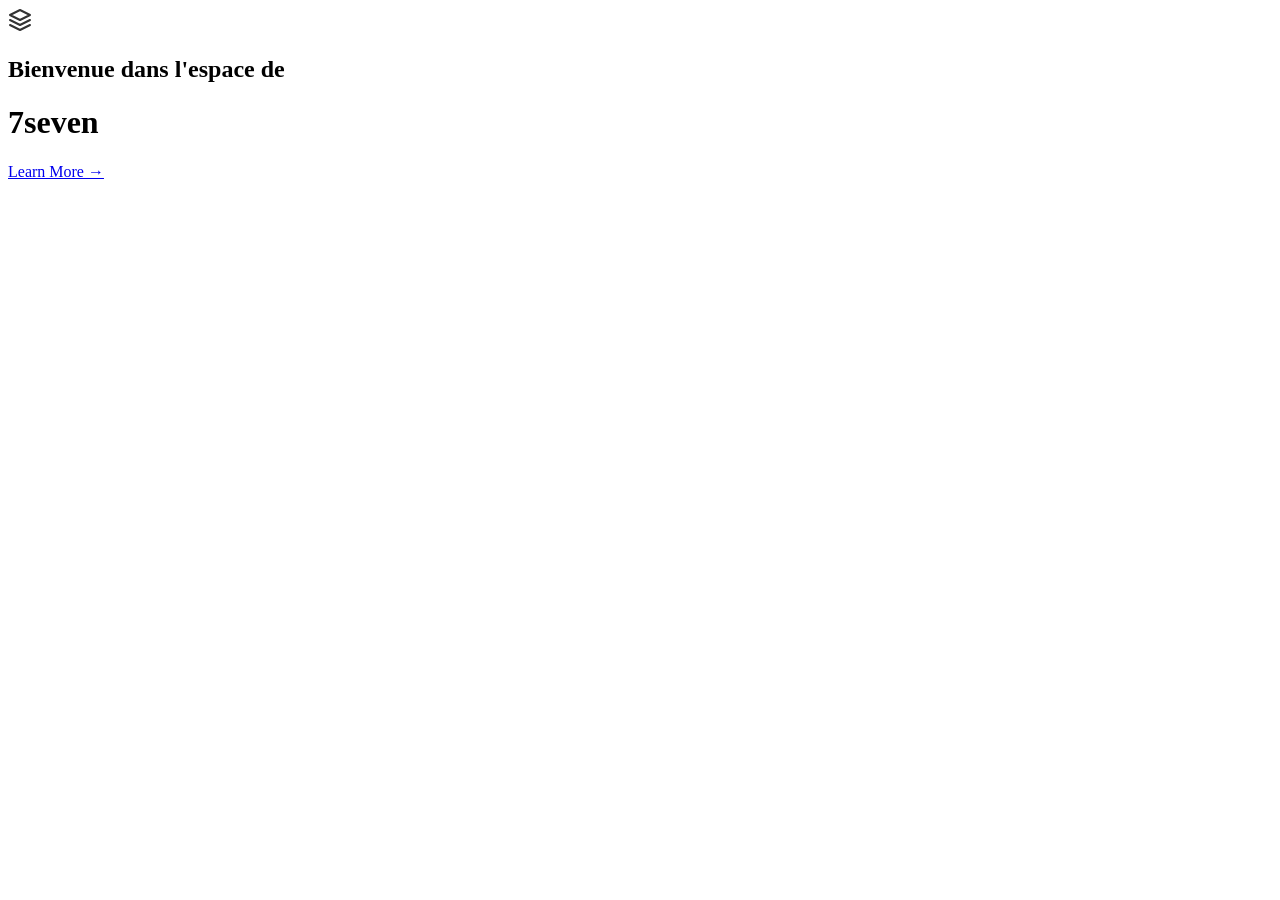
==== index.html @ 9d1f1dfc "Create index.html" ====
<!DOCTYPE html>
<html lang="fr">
<head>
    <meta charset="UTF-8">
    <meta name="viewport" content="width=device-width, initial-scale=1.0">
    <title>7seven - Accueil</title>
    <link rel="stylesheet" href="style.css">
    <!-- Police d'écriture clean depuis Google Fonts -->
    <link href="https://fonts.googleapis.com/css2?family=Inter:wght@400;500;600&display=swap" rel="stylesheet">
</head>
<body>
    <!-- Les taches de couleur en fond pour faire ressortir l'effet verre -->
    <div class="blob blob-1"></div>
    <div class="blob blob-2"></div>

    <!-- Le contenu principal -->
    <main class="container">
        
        <!-- Petite icône en haut -->
        <div class="icon-glass">
            <svg width="24" height="24" viewBox="0 0 24 24" fill="none" stroke="#333" stroke-width="2" stroke-linecap="round" stroke-linejoin="round">
                <path d="M12 2L2 7l10 5 10-5-10-5zM2 17l10 5 10-5M2 12l10 5 10-5"/>
            </svg>
        </div>

        <!-- Sous-titre -->
        <h2 class="subtitle">Bienvenue dans l'espace de</h2>

        <!-- La grosse bulle centrale style UI Inspiration -->
        <div class="main-pill">
            <h1>7seven</h1>
        </div>

        <!-- Le bouton d'action -->
        <a href="#" class="btn-glass">Learn More →</a>

    </main>
</body>
</html>
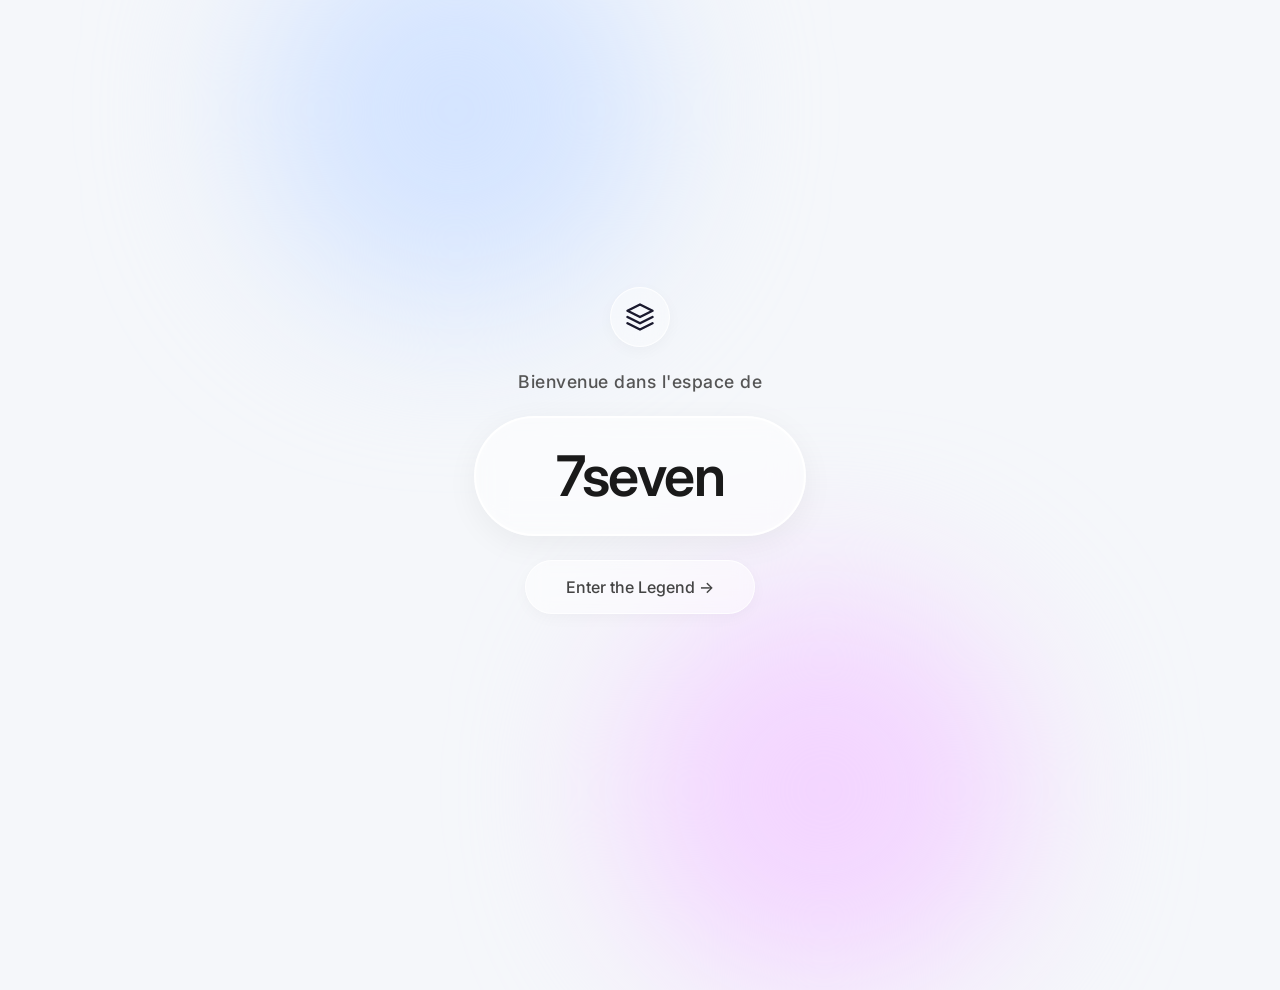
==== commit d5d2aa32: "Update index.html" ====
--- a/index.html
+++ b/index.html
@@ -5,34 +5,28 @@
     <meta name="viewport" content="width=device-width, initial-scale=1.0">
     <title>7seven - Accueil</title>
     <link rel="stylesheet" href="style.css">
-    <!-- Police d'écriture clean depuis Google Fonts -->
-    <link href="https://fonts.googleapis.com/css2?family=Inter:wght@400;500;600&display=swap" rel="stylesheet">
+    <link href="https://fonts.googleapis.com/css2?family=Inter:wght@300;400;600;800&display=swap" rel="stylesheet">
 </head>
 <body>
-    <!-- Les taches de couleur en fond pour faire ressortir l'effet verre -->
     <div class="blob blob-1"></div>
     <div class="blob blob-2"></div>
+    <div class="blob blob-3"></div>
 
-    <!-- Le contenu principal -->
     <main class="container">
         
-        <!-- Petite icône en haut -->
         <div class="icon-glass">
-            <svg width="24" height="24" viewBox="0 0 24 24" fill="none" stroke="#333" stroke-width="2" stroke-linecap="round" stroke-linejoin="round">
+            <svg width="30" height="30" viewBox="0 0 24 24" fill="none" stroke="#1a1a2e" stroke-width="2" stroke-linecap="round" stroke-linejoin="round">
                 <path d="M12 2L2 7l10 5 10-5-10-5zM2 17l10 5 10-5M2 12l10 5 10-5"/>
             </svg>
         </div>
 
-        <!-- Sous-titre -->
         <h2 class="subtitle">Bienvenue dans l'espace de</h2>
 
-        <!-- La grosse bulle centrale style UI Inspiration -->
         <div class="main-pill">
             <h1>7seven</h1>
         </div>
 
-        <!-- Le bouton d'action -->
-        <a href="#" class="btn-glass">Learn More →</a>
+        <a href="learn_more.html" class="btn-glass">Enter the Legend →</a>
 
     </main>
 </body>
--- a/style.css
+++ b/style.css
@@ -0,0 +1,117 @@
+/* Reset basique pour un affichage propre */
+* {
+    margin: 0;
+    padding: 0;
+    box-sizing: border-box;
+    font-family: 'Inter', sans-serif;
+}
+
+body {
+    height: 100vh;
+    display: flex;
+    justify-content: center;
+    align-items: center;
+    background-color: #f5f7fa;
+    position: relative;
+    overflow: hidden; /* Empêche de scroller si c'est juste une page d'accueil */
+}
+
+/* --- Les taches floues en arrière-plan --- */
+.blob {
+    position: absolute;
+    width: 400px;
+    height: 400px;
+    border-radius: 50%;
+    filter: blur(80px);
+    z-index: -1;
+}
+
+.blob-1 {
+    background: #d4e4ff; /* Bleu très doux */
+    top: -10%;
+    left: 20%;
+}
+
+.blob-2 {
+    background: #f3d5ff; /* Violet très doux */
+    bottom: -10%;
+    right: 20%;
+}
+
+/* --- Organisation centrale --- */
+.container {
+    display: flex;
+    flex-direction: column;
+    align-items: center;
+    gap: 1.5rem;
+    z-index: 1;
+}
+
+/* --- Effet Glassmorphism réutilisable --- */
+.glass-effect {
+    background: rgba(255, 255, 255, 0.4);
+    backdrop-filter: blur(12px);
+    -webkit-backdrop-filter: blur(12px);
+    border: 1px solid rgba(255, 255, 255, 0.8);
+    box-shadow: 0 8px 32px rgba(0, 0, 0, 0.05);
+}
+
+/* Petite icône en haut */
+.icon-glass {
+    width: 60px;
+    height: 60px;
+    border-radius: 50%;
+    display: flex;
+    justify-content: center;
+    align-items: center;
+    background: rgba(255, 255, 255, 0.4);
+    backdrop-filter: blur(12px);
+    border: 1px solid rgba(255, 255, 255, 0.8);
+    box-shadow: 0 4px 15px rgba(0, 0, 0, 0.03);
+}
+
+.subtitle {
+    font-size: 1.1rem;
+    font-weight: 500;
+    color: #555;
+    letter-spacing: 0.5px;
+}
+
+/* Le gros conteneur "7seven" (la pilule centrale) */
+.main-pill {
+    padding: 1.5rem 5rem;
+    border-radius: 100px; /* Donne la forme de pilule allongée */
+    background: rgba(255, 255, 255, 0.5);
+    backdrop-filter: blur(16px);
+    border: 2px solid rgba(255, 255, 255, 0.9);
+    box-shadow: 0 8px 32px rgba(0, 0, 0, 0.05), inset 0 0 10px rgba(255, 255, 255, 0.4);
+    text-align: center;
+}
+
+.main-pill h1 {
+    font-size: 3.5rem;
+    font-weight: 600;
+    color: #1a1a1a;
+    letter-spacing: -1.5px;
+}
+
+/* Le bouton en bas */
+.btn-glass {
+    padding: 1rem 2.5rem;
+    border-radius: 50px;
+    text-decoration: none;
+    color: #444;
+    font-weight: 500;
+    font-size: 1rem;
+    background: rgba(255, 255, 255, 0.5);
+    backdrop-filter: blur(10px);
+    border: 1px solid rgba(255, 255, 255, 0.8);
+    box-shadow: 0 4px 15px rgba(0, 0, 0, 0.03);
+    transition: all 0.3s ease;
+}
+
+.btn-glass:hover {
+    background: rgba(255, 255, 255, 0.8);
+    transform: translateY(-2px); /* Petit effet de soulèvement au survol */
+    color: #000;
+}
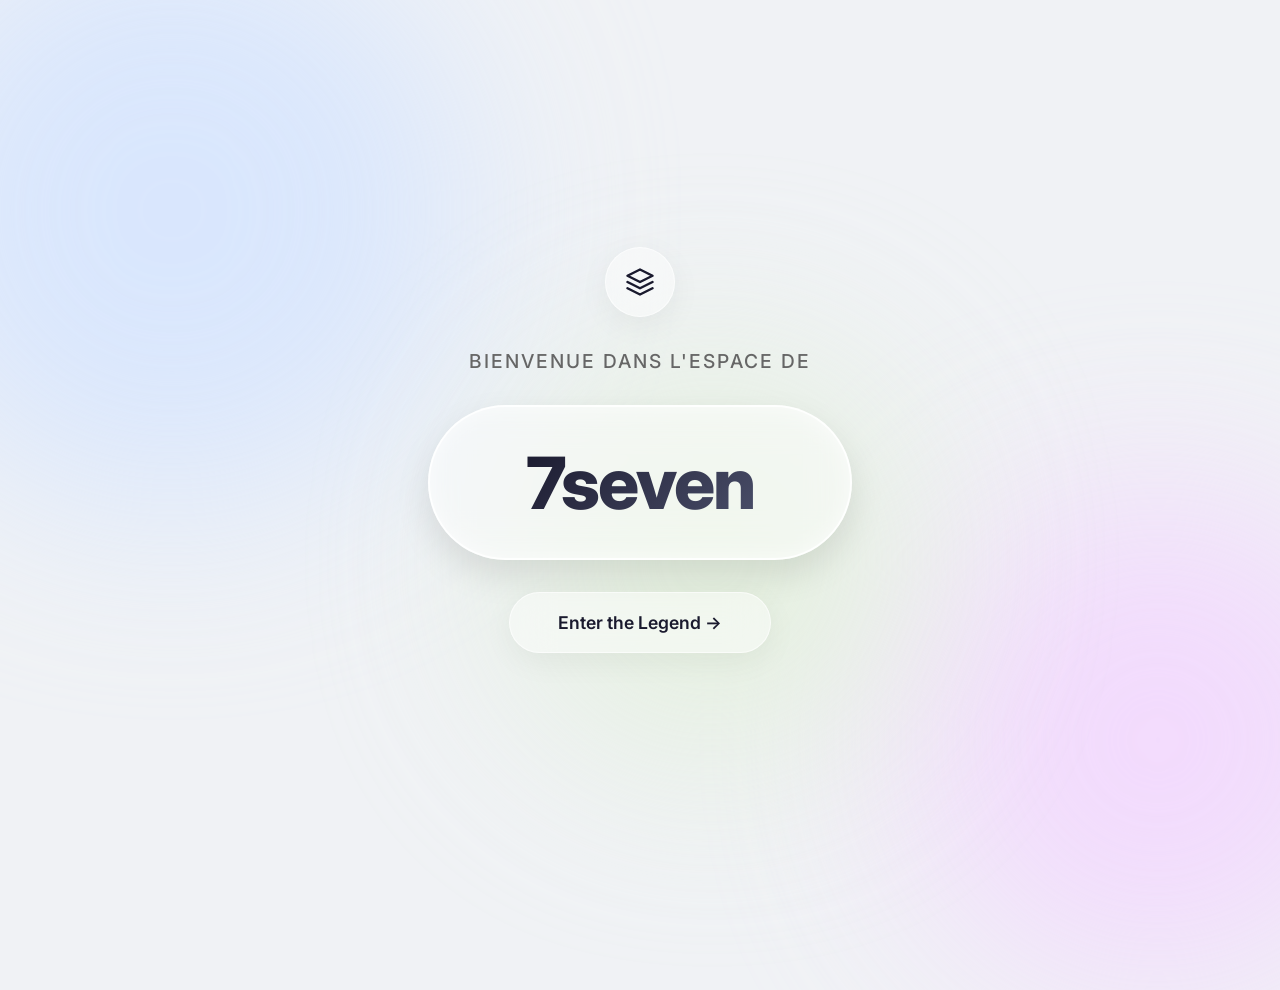
==== commit 185e0225: "Update index.html" ====
--- a/index.html
+++ b/index.html
@@ -8,13 +8,23 @@
     <link href="https://fonts.googleapis.com/css2?family=Inter:wght@300;400;600;800&display=swap" rel="stylesheet">
 </head>
 <body>
+    <!-- Particules d'ambiance -->
+    <div class="particles">
+        <div class="particle" style="left: 10%; animation-duration: 15s; animation-delay: 0s;"></div>
+        <div class="particle" style="left: 30%; animation-duration: 25s; animation-delay: -5s;"></div>
+        <div class="particle" style="left: 50%; animation-duration: 18s; animation-delay: -2s;"></div>
+        <div class="particle" style="left: 70%; animation-duration: 22s; animation-delay: -8s;"></div>
+        <div class="particle" style="left: 90%; animation-duration: 20s; animation-delay: -1s;"></div>
+    </div>
+
+    <!-- Taches de fond animées -->
     <div class="blob blob-1"></div>
     <div class="blob blob-2"></div>
     <div class="blob blob-3"></div>
 
     <main class="container">
         
-        <div class="icon-glass">
+        <div class="icon-glass pulse-anim">
             <svg width="30" height="30" viewBox="0 0 24 24" fill="none" stroke="#1a1a2e" stroke-width="2" stroke-linecap="round" stroke-linejoin="round">
                 <path d="M12 2L2 7l10 5 10-5-10-5zM2 17l10 5 10-5M2 12l10 5 10-5"/>
             </svg>
@@ -22,7 +32,7 @@
 
         <h2 class="subtitle">Bienvenue dans l'espace de</h2>
 
-        <div class="main-pill">
+        <div class="main-pill float-anim">
             <h1>7seven</h1>
         </div>
 
--- a/style.css
+++ b/style.css
@@ -1,4 +1,4 @@
-/* Reset basique pour un affichage propre */
+/* Reset basique */
 * {
     margin: 0;
     padding: 0;
@@ -7,111 +7,246 @@
 }
 
 body {
-    height: 100vh;
+    min-height: 100vh;
     display: flex;
     justify-content: center;
     align-items: center;
-    background-color: #f5f7fa;
+    background-color: #f0f2f5; /* Fond très légèrement plus sombre pour le contraste */
     position: relative;
-    overflow: hidden; /* Empêche de scroller si c'est juste une page d'accueil */
-}
-
-/* --- Les taches floues en arrière-plan --- */
+    overflow-x: hidden;
+    color: #1a1a2e;
+}
+
+/* Page d'accueil : pas de scroll */
+body:not(.learn-more-body) {
+    overflow: hidden;
+}
+
+/* Page Learn More : scroll autorisé */
+.learn-more-body {
+    align-items: flex-start;
+    padding: 4rem 2rem;
+    overflow-y: auto;
+}
+
+/* --- Taches floues (Blobs) --- */
 .blob {
     position: absolute;
+    border-radius: 50%;
+    filter: blur(100px);
+    z-index: -1;
+    opacity: 0.8;
+    animation: float 20s infinite ease-in-out alternate;
+}
+
+.blob-1 {
+    width: 600px;
+    height: 600px;
+    background: #d4e4ff; /* Bleu */
+    top: -10%;
+    left: -10%;
+}
+
+.blob-2 {
+    width: 500px;
+    height: 500px;
+    background: #f3d5ff; /* Violet */
+    bottom: -10%;
+    right: -10%;
+    animation-delay: -5s;
+}
+
+.blob-3 {
     width: 400px;
     height: 400px;
+    background: #e2f0d9; /* Vert très doux pour ajouter de la profondeur */
+    top: 40%;
+    left: 40%;
+    animation-delay: -10s;
+}
+
+@keyframes float {
+    0% { transform: translate(0, 0) scale(1); }
+    100% { transform: translate(50px, 50px) scale(1.1); }
+}
+
+/* --- Organisation --- */
+.container {
+    display: flex;
+    flex-direction: column;
+    align-items: center;
+    gap: 2rem;
+    z-index: 1;
+    width: 100%;
+    max-width: 1200px;
+}
+
+/* --- Effet Glassmorphism --- */
+.glass-effect, .icon-glass, .main-pill, .btn-glass, .glass-card, .btn-back {
+    background: rgba(255, 255, 255, 0.45);
+    backdrop-filter: blur(20px);
+    -webkit-backdrop-filter: blur(20px);
+    border: 1px solid rgba(255, 255, 255, 0.6);
+    box-shadow: 0 8px 32px rgba(0, 0, 0, 0.05);
+}
+
+/* --- Éléments de l'accueil (Mise à jour pour plus de "flex") --- */
+.icon-glass {
+    width: 70px;
+    height: 70px;
     border-radius: 50%;
-    filter: blur(80px);
-    z-index: -1;
-}
-
-.blob-1 {
-    background: #d4e4ff; /* Bleu très doux */
-    top: -10%;
-    left: 20%;
-}
-
-.blob-2 {
-    background: #f3d5ff; /* Violet très doux */
-    bottom: -10%;
-    right: 20%;
-}
-
-/* --- Organisation centrale --- */
-.container {
-    display: flex;
-    flex-direction: column;
-    align-items: center;
-    gap: 1.5rem;
-    z-index: 1;
-}
-
-/* --- Effet Glassmorphism réutilisable --- */
-.glass-effect {
-    background: rgba(255, 255, 255, 0.4);
-    backdrop-filter: blur(12px);
-    -webkit-backdrop-filter: blur(12px);
-    border: 1px solid rgba(255, 255, 255, 0.8);
-    box-shadow: 0 8px 32px rgba(0, 0, 0, 0.05);
-}
-
-/* Petite icône en haut */
-.icon-glass {
-    width: 60px;
-    height: 60px;
-    border-radius: 50%;
     display: flex;
     justify-content: center;
     align-items: center;
-    background: rgba(255, 255, 255, 0.4);
-    backdrop-filter: blur(12px);
-    border: 1px solid rgba(255, 255, 255, 0.8);
-    box-shadow: 0 4px 15px rgba(0, 0, 0, 0.03);
-}
+    transition: transform 0.3s ease;
+}
+.icon-glass:hover { transform: rotate(15deg) scale(1.1); }
 
 .subtitle {
-    font-size: 1.1rem;
+    font-size: 1.2rem;
     font-weight: 500;
-    color: #555;
-    letter-spacing: 0.5px;
-}
-
-/* Le gros conteneur "7seven" (la pilule centrale) */
+    color: #666;
+    letter-spacing: 2px;
+    text-transform: uppercase;
+}
+
 .main-pill {
-    padding: 1.5rem 5rem;
-    border-radius: 100px; /* Donne la forme de pilule allongée */
-    background: rgba(255, 255, 255, 0.5);
-    backdrop-filter: blur(16px);
+    padding: 2rem 6rem;
+    border-radius: 100px;
     border: 2px solid rgba(255, 255, 255, 0.9);
-    box-shadow: 0 8px 32px rgba(0, 0, 0, 0.05), inset 0 0 10px rgba(255, 255, 255, 0.4);
-    text-align: center;
+    box-shadow: 0 15px 35px rgba(0, 0, 0, 0.1), inset 0 0 20px rgba(255, 255, 255, 0.6);
+    transition: all 0.4s cubic-bezier(0.175, 0.885, 0.32, 1.275);
+}
+.main-pill:hover {
+    transform: scale(1.05);
+    box-shadow: 0 20px 40px rgba(0, 0, 0, 0.15), inset 0 0 25px rgba(255, 255, 255, 0.8);
 }
 
 .main-pill h1 {
-    font-size: 3.5rem;
-    font-weight: 600;
-    color: #1a1a1a;
-    letter-spacing: -1.5px;
-}
-
-/* Le bouton en bas */
+    font-size: 4.5rem;
+    font-weight: 800;
+    background: linear-gradient(135deg, #1a1a2e, #4a4e69);
+    -webkit-background-clip: text;
+    -webkit-text-fill-color: transparent;
+    letter-spacing: -2px;
+}
+
 .btn-glass {
-    padding: 1rem 2.5rem;
+    padding: 1.2rem 3rem;
     border-radius: 50px;
     text-decoration: none;
-    color: #444;
-    font-weight: 500;
-    font-size: 1rem;
-    background: rgba(255, 255, 255, 0.5);
-    backdrop-filter: blur(10px);
-    border: 1px solid rgba(255, 255, 255, 0.8);
-    box-shadow: 0 4px 15px rgba(0, 0, 0, 0.03);
+    color: #1a1a2e;
+    font-weight: 600;
+    font-size: 1.1rem;
     transition: all 0.3s ease;
-}
-
+    display: inline-flex;
+    align-items: center;
+    gap: 10px;
+}
 .btn-glass:hover {
-    background: rgba(255, 255, 255, 0.8);
-    transform: translateY(-2px); /* Petit effet de soulèvement au survol */
-    color: #000;
-}
+    background: rgba(255, 255, 255, 0.9);
+    transform: translateY(-3px);
+    box-shadow: 0 10px 20px rgba(0, 0, 0, 0.1);
+}
+
+/* --- Page Learn More (Le Flex) --- */
+.btn-back {
+    align-self: flex-start;
+    padding: 0.8rem 1.5rem;
+    border-radius: 30px;
+    text-decoration: none;
+    color: #1a1a2e;
+    font-weight: 600;
+    display: flex;
+    align-items: center;
+    gap: 8px;
+    transition: all 0.3s ease;
+}
+.btn-back:hover {
+    background: rgba(255, 255, 255, 0.9);
+    transform: translateX(-5px);
+}
+
+.hero-section {
+    text-align: center;
+    margin-bottom: 3rem;
+}
+
+.glitch-text {
+    font-size: 3.5rem;
+    font-weight: 800;
+    margin-bottom: 1rem;
+    background: linear-gradient(135deg, #1a1a2e, #22223b);
+    -webkit-background-clip: text;
+    -webkit-text-fill-color: transparent;
+}
+
+.grid-container {
+    display: grid;
+    grid-template-columns: repeat(auto-fit, minmax(320px, 1fr));
+    gap: 2.5rem;
+    width: 100%;
+}
+
+.glass-card {
+    padding: 2.5rem;
+    border-radius: 30px;
+    transition: all 0.4s ease;
+    display: flex;
+    flex-direction: column;
+    gap: 1.5rem;
+}
+.glass-card:hover {
+    transform: translateY(-10px);
+    box-shadow: 0 20px 40px rgba(0, 0, 0, 0.1);
+    background: rgba(255, 255, 255, 0.6);
+}
+
+.highlight-card {
+    border: 2px solid rgba(255, 255, 255, 1);
+    background: rgba(255, 255, 255, 0.55);
+}
+
+.card-header {
+    display: flex;
+    flex-direction: column;
+    gap: 0.5rem;
+    border-bottom: 1px solid rgba(0,0,0,0.1);
+    padding-bottom: 1rem;
+}
+
+.number {
+    font-size: 2.5rem;
+    font-weight: 800;
+    color: rgba(26, 26, 46, 0.2);
+    line-height: 1;
+}
+
+.glass-card h3 {
+    font-size: 1.4rem;
+    font-weight: 600;
+    color: #1a1a2e;
+}
+
+.flex-list {
+    list-style: none;
+    display: flex;
+    flex-direction: column;
+    gap: 1rem;
+}
+
+.flex-list li {
+    font-size: 1.05rem;
+    color: #4a4e69;
+    position: relative;
+    padding-left: 1.5rem;
+    line-height: 1.4;
+}
+
+.flex-list li::before {
+    content: "✦";
+    position: absolute;
+    left: 0;
+    color: #9a8c98;
+    font-size: 1.2rem;
+}
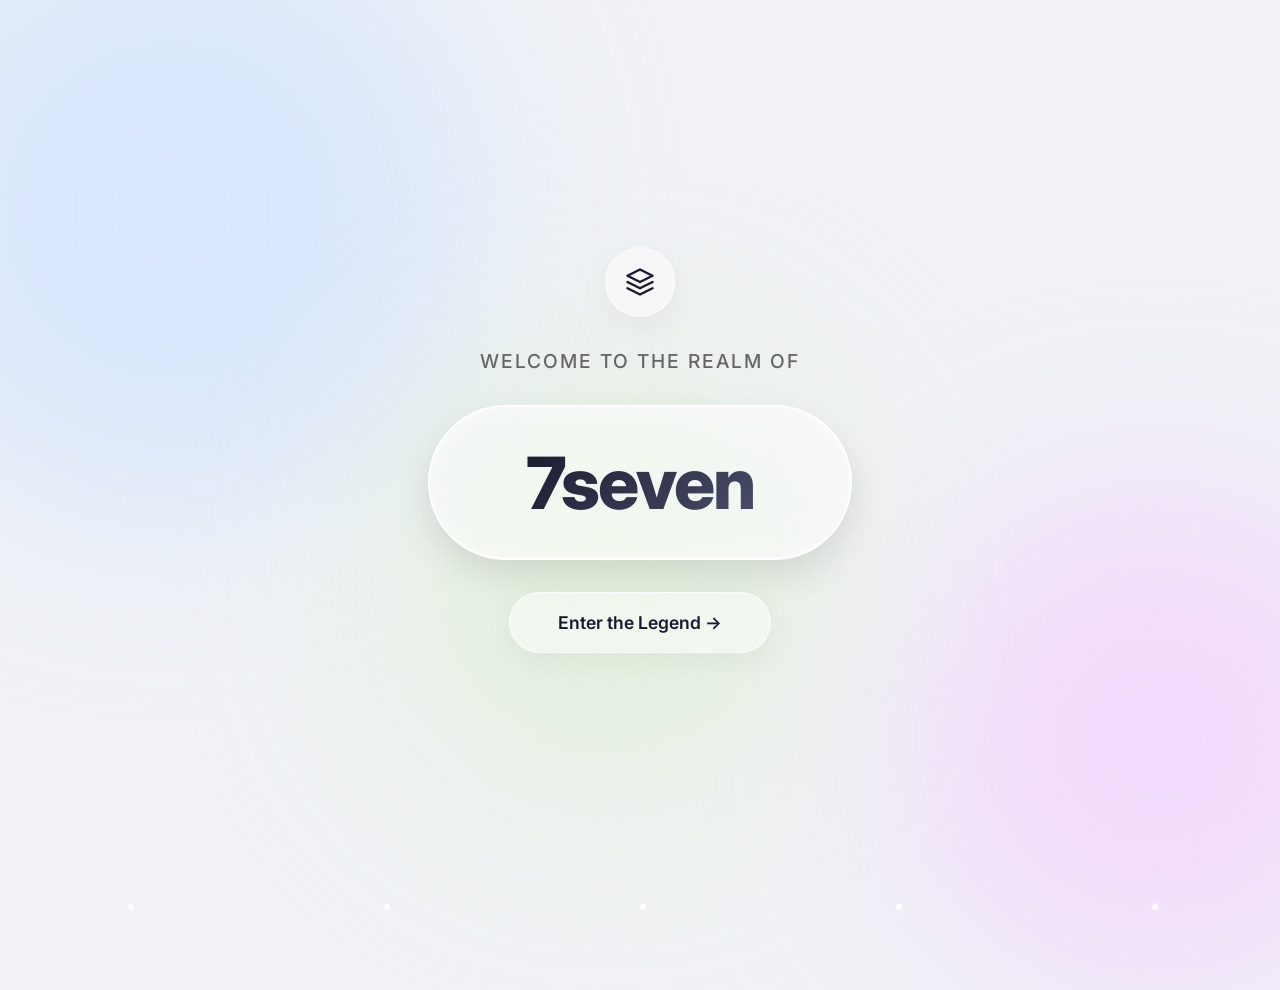
==== commit f7224f95: "Update index.html" ====
--- a/index.html
+++ b/index.html
@@ -1,14 +1,14 @@
 <!DOCTYPE html>
-<html lang="fr">
+<html lang="en">
 <head>
     <meta charset="UTF-8">
     <meta name="viewport" content="width=device-width, initial-scale=1.0">
-    <title>7seven - Accueil</title>
+    <title>7seven - The Hub</title>
     <link rel="stylesheet" href="style.css">
     <link href="https://fonts.googleapis.com/css2?family=Inter:wght@300;400;600;800&display=swap" rel="stylesheet">
 </head>
 <body>
-    <!-- Particules d'ambiance -->
+    <!-- Ambient Particles -->
     <div class="particles">
         <div class="particle" style="left: 10%; animation-duration: 15s; animation-delay: 0s;"></div>
         <div class="particle" style="left: 30%; animation-duration: 25s; animation-delay: -5s;"></div>
@@ -17,7 +17,7 @@
         <div class="particle" style="left: 90%; animation-duration: 20s; animation-delay: -1s;"></div>
     </div>
 
-    <!-- Taches de fond animées -->
+    <!-- Animated Background Blobs -->
     <div class="blob blob-1"></div>
     <div class="blob blob-2"></div>
     <div class="blob blob-3"></div>
@@ -30,7 +30,7 @@
             </svg>
         </div>
 
-        <h2 class="subtitle">Bienvenue dans l'espace de</h2>
+        <h2 class="subtitle">Welcome to the realm of</h2>
 
         <div class="main-pill float-anim">
             <h1>7seven</h1>
--- a/style.css
+++ b/style.css
@@ -9,9 +9,9 @@
 body {
     min-height: 100vh;
     display: flex;
-    justify-content: center;
+    flex-direction: column;
     align-items: center;
-    background-color: #f0f2f5; /* Fond très légèrement plus sombre pour le contraste */
+    background-color: #f0f2f5; 
     position: relative;
     overflow-x: hidden;
     color: #1a1a2e;
@@ -20,13 +20,53 @@
 /* Page d'accueil : pas de scroll */
 body:not(.learn-more-body) {
     overflow: hidden;
+    justify-content: center;
 }
 
 /* Page Learn More : scroll autorisé */
 .learn-more-body {
-    align-items: flex-start;
-    padding: 4rem 2rem;
+    align-items: center;
     overflow-y: auto;
+}
+
+.scrollable-container {
+    padding: 3rem 2rem 5rem 2rem;
+}
+
+/* --- Barre Ticker --- */
+.ticker-wrap {
+    width: 100%;
+    overflow: hidden;
+    background: rgba(255, 255, 255, 0.4);
+    border-bottom: 1px solid rgba(255, 255, 255, 0.6);
+    backdrop-filter: blur(15px);
+    -webkit-backdrop-filter: blur(15px);
+    position: sticky;
+    top: 0;
+    z-index: 100;
+    padding: 12px 0;
+    box-shadow: 0 4px 15px rgba(0,0,0,0.03);
+}
+
+.ticker {
+    display: flex;
+    width: 200%; /* Important pour que l'animation boucle sans saut */
+    animation: ticker 15s linear infinite;
+}
+
+.ticker__item {
+    flex: 1;
+    white-space: nowrap;
+    padding: 0 2rem;
+    font-weight: 800;
+    color: #4a4e69;
+    letter-spacing: 3px;
+    font-size: 0.9rem;
+}
+
+@keyframes ticker {
+    0% { transform: translateX(0); }
+    100% { transform: translateX(-50%); }
 }
 
 /* --- Taches floues (Blobs) --- */
@@ -36,38 +76,41 @@
     filter: blur(100px);
     z-index: -1;
     opacity: 0.8;
-    animation: float 20s infinite ease-in-out alternate;
-}
-
-.blob-1 {
-    width: 600px;
-    height: 600px;
-    background: #d4e4ff; /* Bleu */
-    top: -10%;
-    left: -10%;
-}
-
-.blob-2 {
-    width: 500px;
-    height: 500px;
-    background: #f3d5ff; /* Violet */
-    bottom: -10%;
-    right: -10%;
-    animation-delay: -5s;
-}
-
-.blob-3 {
-    width: 400px;
-    height: 400px;
-    background: #e2f0d9; /* Vert très doux pour ajouter de la profondeur */
-    top: 40%;
-    left: 40%;
-    animation-delay: -10s;
-}
-
-@keyframes float {
-    0% { transform: translate(0, 0) scale(1); }
-    100% { transform: translate(50px, 50px) scale(1.1); }
+    animation: floatBlob 20s infinite ease-in-out alternate;
+}
+
+.blob-1 { width: 600px; height: 600px; background: #d4e4ff; top: -10%; left: -10%; }
+.blob-2 { width: 500px; height: 500px; background: #f3d5ff; bottom: -10%; right: -10%; animation-delay: -5s; }
+.blob-3 { width: 450px; height: 450px; background: #e2f0d9; top: 40%; left: 30%; animation-delay: -10s; }
+
+@keyframes floatBlob {
+    0% { transform: translate(0, 0) scale(1) rotate(0deg); }
+    100% { transform: translate(80px, 80px) scale(1.15) rotate(15deg); }
+}
+
+/* --- Particules (Accueil) --- */
+.particles {
+    position: fixed;
+    top: 0; left: 0; width: 100%; height: 100%;
+    pointer-events: none;
+    z-index: 0;
+}
+
+.particle {
+    position: absolute;
+    bottom: -10px;
+    width: 6px; height: 6px;
+    background: rgba(255, 255, 255, 0.9);
+    border-radius: 50%;
+    box-shadow: 0 0 10px rgba(255, 255, 255, 0.8);
+    animation: floatUp linear infinite;
+}
+
+@keyframes floatUp {
+    0% { transform: translateY(0) scale(1); opacity: 0; }
+    20% { opacity: 1; }
+    80% { opacity: 1; }
+    100% { transform: translateY(-100vh) scale(0); opacity: 0; }
 }
 
 /* --- Organisation --- */
@@ -90,163 +133,133 @@
     box-shadow: 0 8px 32px rgba(0, 0, 0, 0.05);
 }
 
-/* --- Éléments de l'accueil (Mise à jour pour plus de "flex") --- */
+/* --- Animations Accueil --- */
+.pulse-anim { animation: pulse 3s infinite ease-in-out; }
+@keyframes pulse {
+    0%, 100% { transform: scale(1); }
+    50% { transform: scale(1.05); box-shadow: 0 0 20px rgba(255,255,255,0.8); }
+}
+
+.float-anim { animation: floatSoft 6s infinite ease-in-out; }
+@keyframes floatSoft {
+    0%, 100% { transform: translateY(0); }
+    50% { transform: translateY(-10px); }
+}
+
 .icon-glass {
-    width: 70px;
-    height: 70px;
-    border-radius: 50%;
-    display: flex;
-    justify-content: center;
-    align-items: center;
-    transition: transform 0.3s ease;
-}
-.icon-glass:hover { transform: rotate(15deg) scale(1.1); }
+    width: 70px; height: 70px; border-radius: 50%;
+    display: flex; justify-content: center; align-items: center;
+}
 
 .subtitle {
-    font-size: 1.2rem;
-    font-weight: 500;
-    color: #666;
-    letter-spacing: 2px;
-    text-transform: uppercase;
+    font-size: 1.2rem; font-weight: 500; color: #666;
+    letter-spacing: 2px; text-transform: uppercase;
 }
 
 .main-pill {
-    padding: 2rem 6rem;
-    border-radius: 100px;
+    padding: 2rem 6rem; border-radius: 100px;
     border: 2px solid rgba(255, 255, 255, 0.9);
     box-shadow: 0 15px 35px rgba(0, 0, 0, 0.1), inset 0 0 20px rgba(255, 255, 255, 0.6);
     transition: all 0.4s cubic-bezier(0.175, 0.885, 0.32, 1.275);
 }
 .main-pill:hover {
-    transform: scale(1.05);
-    box-shadow: 0 20px 40px rgba(0, 0, 0, 0.15), inset 0 0 25px rgba(255, 255, 255, 0.8);
+    transform: scale(1.05) translateY(-5px);
+    box-shadow: 0 25px 45px rgba(0, 0, 0, 0.15), inset 0 0 30px rgba(255, 255, 255, 0.9);
 }
 
 .main-pill h1 {
-    font-size: 4.5rem;
-    font-weight: 800;
+    font-size: 4.5rem; font-weight: 800;
     background: linear-gradient(135deg, #1a1a2e, #4a4e69);
-    -webkit-background-clip: text;
-    -webkit-text-fill-color: transparent;
+    -webkit-background-clip: text; -webkit-text-fill-color: transparent;
     letter-spacing: -2px;
 }
 
 .btn-glass {
-    padding: 1.2rem 3rem;
-    border-radius: 50px;
-    text-decoration: none;
-    color: #1a1a2e;
-    font-weight: 600;
-    font-size: 1.1rem;
-    transition: all 0.3s ease;
-    display: inline-flex;
-    align-items: center;
-    gap: 10px;
+    padding: 1.2rem 3rem; border-radius: 50px; text-decoration: none;
+    color: #1a1a2e; font-weight: 600; font-size: 1.1rem;
+    transition: all 0.3s ease; display: inline-flex; align-items: center; gap: 10px;
 }
 .btn-glass:hover {
-    background: rgba(255, 255, 255, 0.9);
-    transform: translateY(-3px);
-    box-shadow: 0 10px 20px rgba(0, 0, 0, 0.1);
-}
-
-/* --- Page Learn More (Le Flex) --- */
+    background: rgba(255, 255, 255, 0.9); transform: translateY(-3px);
+    box-shadow: 0 10px 25px rgba(255, 255, 255, 0.5);
+}
+
+/* --- Page Learn More --- */
 .btn-back {
-    align-self: flex-start;
-    padding: 0.8rem 1.5rem;
-    border-radius: 30px;
-    text-decoration: none;
-    color: #1a1a2e;
-    font-weight: 600;
-    display: flex;
-    align-items: center;
-    gap: 8px;
-    transition: all 0.3s ease;
+    align-self: flex-start; padding: 0.8rem 1.5rem; border-radius: 30px;
+    text-decoration: none; color: #1a1a2e; font-weight: 600;
+    display: flex; align-items: center; gap: 8px; transition: all 0.3s ease;
 }
 .btn-back:hover {
-    background: rgba(255, 255, 255, 0.9);
-    transform: translateX(-5px);
-}
-
-.hero-section {
-    text-align: center;
-    margin-bottom: 3rem;
-}
+    background: rgba(255, 255, 255, 0.9); transform: translateX(-5px);
+}
+
+.hero-section { text-align: center; margin-bottom: 2rem; margin-top: 1rem; }
 
 .glitch-text {
-    font-size: 3.5rem;
-    font-weight: 800;
-    margin-bottom: 1rem;
+    font-size: 3.5rem; font-weight: 800; margin-bottom: 1rem;
     background: linear-gradient(135deg, #1a1a2e, #22223b);
-    -webkit-background-clip: text;
-    -webkit-text-fill-color: transparent;
+    -webkit-background-clip: text; -webkit-text-fill-color: transparent;
+    animation: textShine 3s infinite alternate;
+}
+
+@keyframes textShine {
+    0% { filter: drop-shadow(0 0 5px rgba(0,0,0,0.05)); }
+    100% { filter: drop-shadow(0 0 15px rgba(255,255,255,0.8)); }
 }
 
 .grid-container {
     display: grid;
     grid-template-columns: repeat(auto-fit, minmax(320px, 1fr));
-    gap: 2.5rem;
-    width: 100%;
-}
-
+    gap: 2.5rem; width: 100%;
+}
+
+/* Apparition en cascade des cartes */
 .glass-card {
-    padding: 2.5rem;
-    border-radius: 30px;
-    transition: all 0.4s ease;
-    display: flex;
-    flex-direction: column;
-    gap: 1.5rem;
-}
+    padding: 2.5rem; border-radius: 30px;
+    display: flex; flex-direction: column; gap: 1.5rem;
+    opacity: 0;
+    animation: cardAppear 0.8s ease-out forwards;
+    transition: transform 0.4s ease, box-shadow 0.4s ease, background 0.4s ease;
+}
+
+@keyframes cardAppear {
+    from { opacity: 0; transform: translateY(40px); }
+    to { opacity: 1; transform: translateY(0); }
+}
+
+.glass-card:nth-child(1) { animation-delay: 0.1s; }
+.glass-card:nth-child(2) { animation-delay: 0.2s; }
+.glass-card:nth-child(3) { animation-delay: 0.3s; }
+.glass-card:nth-child(4) { animation-delay: 0.4s; }
+.glass-card:nth-child(5) { animation-delay: 0.5s; }
+.glass-card:nth-child(6) { animation-delay: 0.6s; }
+.glass-card:nth-child(7) { animation-delay: 0.7s; }
+
 .glass-card:hover {
-    transform: translateY(-10px);
-    box-shadow: 0 20px 40px rgba(0, 0, 0, 0.1);
-    background: rgba(255, 255, 255, 0.6);
-}
-
-.highlight-card {
-    border: 2px solid rgba(255, 255, 255, 1);
-    background: rgba(255, 255, 255, 0.55);
-}
+    transform: translateY(-10px) scale(1.02);
+    box-shadow: 0 20px 40px rgba(0, 0, 0, 0.1), 0 0 20px rgba(255, 255, 255, 0.7);
+    background: rgba(255, 255, 255, 0.7);
+    border: 1px solid rgba(255, 255, 255, 1);
+}
+
+.highlight-card { border: 2px solid rgba(255, 255, 255, 1); background: rgba(255, 255, 255, 0.55); }
 
 .card-header {
-    display: flex;
-    flex-direction: column;
-    gap: 0.5rem;
-    border-bottom: 1px solid rgba(0,0,0,0.1);
-    padding-bottom: 1rem;
+    display: flex; flex-direction: column; gap: 0.5rem;
+    border-bottom: 1px solid rgba(0,0,0,0.1); padding-bottom: 1rem;
 }
 
 .number {
-    font-size: 2.5rem;
-    font-weight: 800;
-    color: rgba(26, 26, 46, 0.2);
-    line-height: 1;
-}
-
-.glass-card h3 {
-    font-size: 1.4rem;
-    font-weight: 600;
-    color: #1a1a2e;
-}
-
-.flex-list {
-    list-style: none;
-    display: flex;
-    flex-direction: column;
-    gap: 1rem;
-}
-
+    font-size: 2.5rem; font-weight: 800; color: rgba(26, 26, 46, 0.15); line-height: 1;
+}
+
+.glass-card h3 { font-size: 1.4rem; font-weight: 600; color: #1a1a2e; }
+
+.flex-list { list-style: none; display: flex; flex-direction: column; gap: 1rem; }
 .flex-list li {
-    font-size: 1.05rem;
-    color: #4a4e69;
-    position: relative;
-    padding-left: 1.5rem;
-    line-height: 1.4;
-}
-
+    font-size: 1.05rem; color: #4a4e69; position: relative; padding-left: 1.5rem; line-height: 1.4;
+}
 .flex-list li::before {
-    content: "✦";
-    position: absolute;
-    left: 0;
-    color: #9a8c98;
-    font-size: 1.2rem;
-}
+    content: "✦"; position: absolute; left: 0; color: #9a8c98; font-size: 1.2rem;
+}
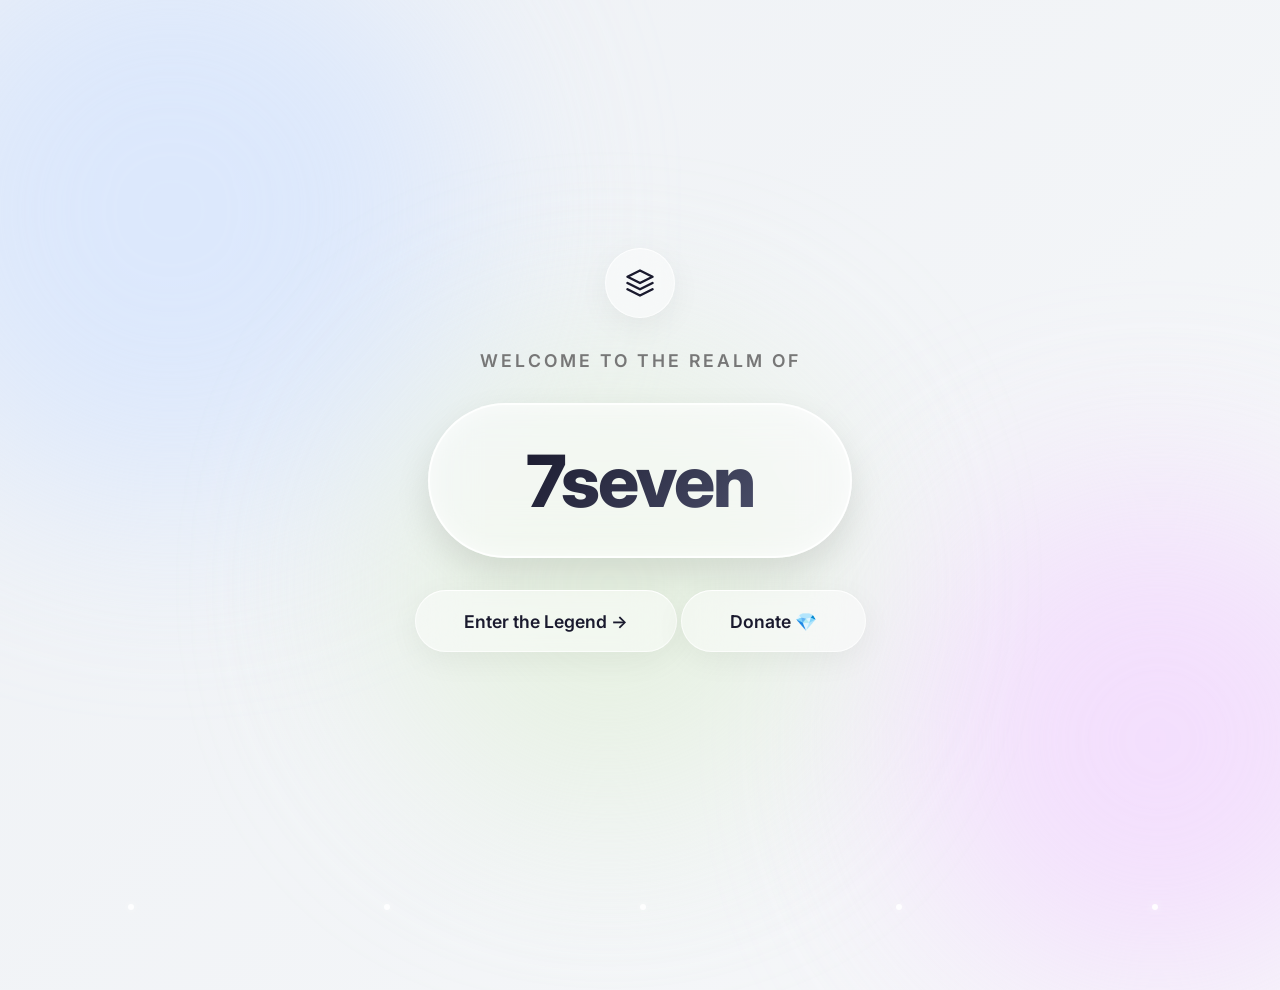
==== commit ed25a6dd: "Update index.html" ====
--- a/index.html
+++ b/index.html
@@ -36,7 +36,10 @@
             <h1>7seven</h1>
         </div>
 
-        <a href="learn_more.html" class="btn-glass">Enter the Legend →</a>
+        <div class="btn-group">
+            <a href="learn_more.html" class="btn-glass">Enter the Legend →</a>
+            <a href="donate.html" class="btn-glass btn-donate">Donate 💎</a>
+        </div>
 
     </main>
 </body>
--- a/style.css
+++ b/style.css
@@ -1,4 +1,4 @@
-/* Reset basique */
+/* Basic Reset */
 * {
     margin: 0;
     padding: 0;
@@ -6,24 +6,33 @@
     font-family: 'Inter', sans-serif;
 }
 
+/* Enhanced Animated Background */
 body {
     min-height: 100vh;
     display: flex;
     flex-direction: column;
     align-items: center;
-    background-color: #f0f2f5; 
+    background: linear-gradient(-45deg, #f0f2f5, #e6e9f0, #f8f9fa, #eef1f5);
+    background-size: 400% 400%;
+    animation: gradientBG 15s ease infinite;
     position: relative;
     overflow-x: hidden;
     color: #1a1a2e;
 }
 
-/* Page d'accueil : pas de scroll */
+@keyframes gradientBG {
+    0% { background-position: 0% 50%; }
+    50% { background-position: 100% 50%; }
+    100% { background-position: 0% 50%; }
+}
+
+/* Home Page : no scroll */
 body:not(.learn-more-body) {
     overflow: hidden;
     justify-content: center;
 }
 
-/* Page Learn More : scroll autorisé */
+/* Learn More Page : scroll allowed */
 .learn-more-body {
     align-items: center;
     overflow-y: auto;
@@ -33,12 +42,12 @@
     padding: 3rem 2rem 5rem 2rem;
 }
 
-/* --- Barre Ticker --- */
+/* --- Ticker Bar --- */
 .ticker-wrap {
     width: 100%;
     overflow: hidden;
     background: rgba(255, 255, 255, 0.4);
-    border-bottom: 1px solid rgba(255, 255, 255, 0.6);
+    border-bottom: 1px solid rgba(255, 255, 255, 0.7);
     backdrop-filter: blur(15px);
     -webkit-backdrop-filter: blur(15px);
     position: sticky;
@@ -50,7 +59,7 @@
 
 .ticker {
     display: flex;
-    width: 200%; /* Important pour que l'animation boucle sans saut */
+    width: 200%;
     animation: ticker 15s linear infinite;
 }
 
@@ -69,13 +78,13 @@
     100% { transform: translateX(-50%); }
 }
 
-/* --- Taches floues (Blobs) --- */
+/* --- Blurred Background Blobs --- */
 .blob {
     position: absolute;
     border-radius: 50%;
     filter: blur(100px);
     z-index: -1;
-    opacity: 0.8;
+    opacity: 0.7;
     animation: floatBlob 20s infinite ease-in-out alternate;
 }
 
@@ -88,7 +97,7 @@
     100% { transform: translate(80px, 80px) scale(1.15) rotate(15deg); }
 }
 
-/* --- Particules (Accueil) --- */
+/* --- Ambient Particles --- */
 .particles {
     position: fixed;
     top: 0; left: 0; width: 100%; height: 100%;
@@ -113,7 +122,7 @@
     100% { transform: translateY(-100vh) scale(0); opacity: 0; }
 }
 
-/* --- Organisation --- */
+/* --- Main Layout --- */
 .container {
     display: flex;
     flex-direction: column;
@@ -124,16 +133,17 @@
     max-width: 1200px;
 }
 
-/* --- Effet Glassmorphism --- */
+/* --- Premium Glassmorphism --- */
 .glass-effect, .icon-glass, .main-pill, .btn-glass, .glass-card, .btn-back {
     background: rgba(255, 255, 255, 0.45);
-    backdrop-filter: blur(20px);
-    -webkit-backdrop-filter: blur(20px);
-    border: 1px solid rgba(255, 255, 255, 0.6);
+    backdrop-filter: blur(24px);
+    -webkit-backdrop-filter: blur(24px);
+    border: 1px solid rgba(255, 255, 255, 0.7);
+    border-top: 1px solid rgba(255, 255, 255, 0.9); /* Gives a premium lighting edge */
     box-shadow: 0 8px 32px rgba(0, 0, 0, 0.05);
 }
 
-/* --- Animations Accueil --- */
+/* --- Home Animations --- */
 .pulse-anim { animation: pulse 3s infinite ease-in-out; }
 @keyframes pulse {
     0%, 100% { transform: scale(1); }
@@ -152,8 +162,8 @@
 }
 
 .subtitle {
-    font-size: 1.2rem; font-weight: 500; color: #666;
-    letter-spacing: 2px; text-transform: uppercase;
+    font-size: 1.1rem; font-weight: 600; color: #777;
+    letter-spacing: 3px; text-transform: uppercase;
 }
 
 .main-pill {
@@ -184,7 +194,7 @@
     box-shadow: 0 10px 25px rgba(255, 255, 255, 0.5);
 }
 
-/* --- Page Learn More --- */
+/* --- Learn More Page --- */
 .btn-back {
     align-self: flex-start; padding: 0.8rem 1.5rem; border-radius: 30px;
     text-decoration: none; color: #1a1a2e; font-weight: 600;
@@ -214,7 +224,7 @@
     gap: 2.5rem; width: 100%;
 }
 
-/* Apparition en cascade des cartes */
+/* Cascading Card Appear Animation */
 .glass-card {
     padding: 2.5rem; border-radius: 30px;
     display: flex; flex-direction: column; gap: 1.5rem;
@@ -243,7 +253,7 @@
     border: 1px solid rgba(255, 255, 255, 1);
 }
 
-.highlight-card { border: 2px solid rgba(255, 255, 255, 1); background: rgba(255, 255, 255, 0.55); }
+.highlight-card { border: 2px solid rgba(255, 255, 255, 1); background: rgba(255, 255, 255, 0.6); }
 
 .card-header {
     display: flex; flex-direction: column; gap: 0.5rem;
